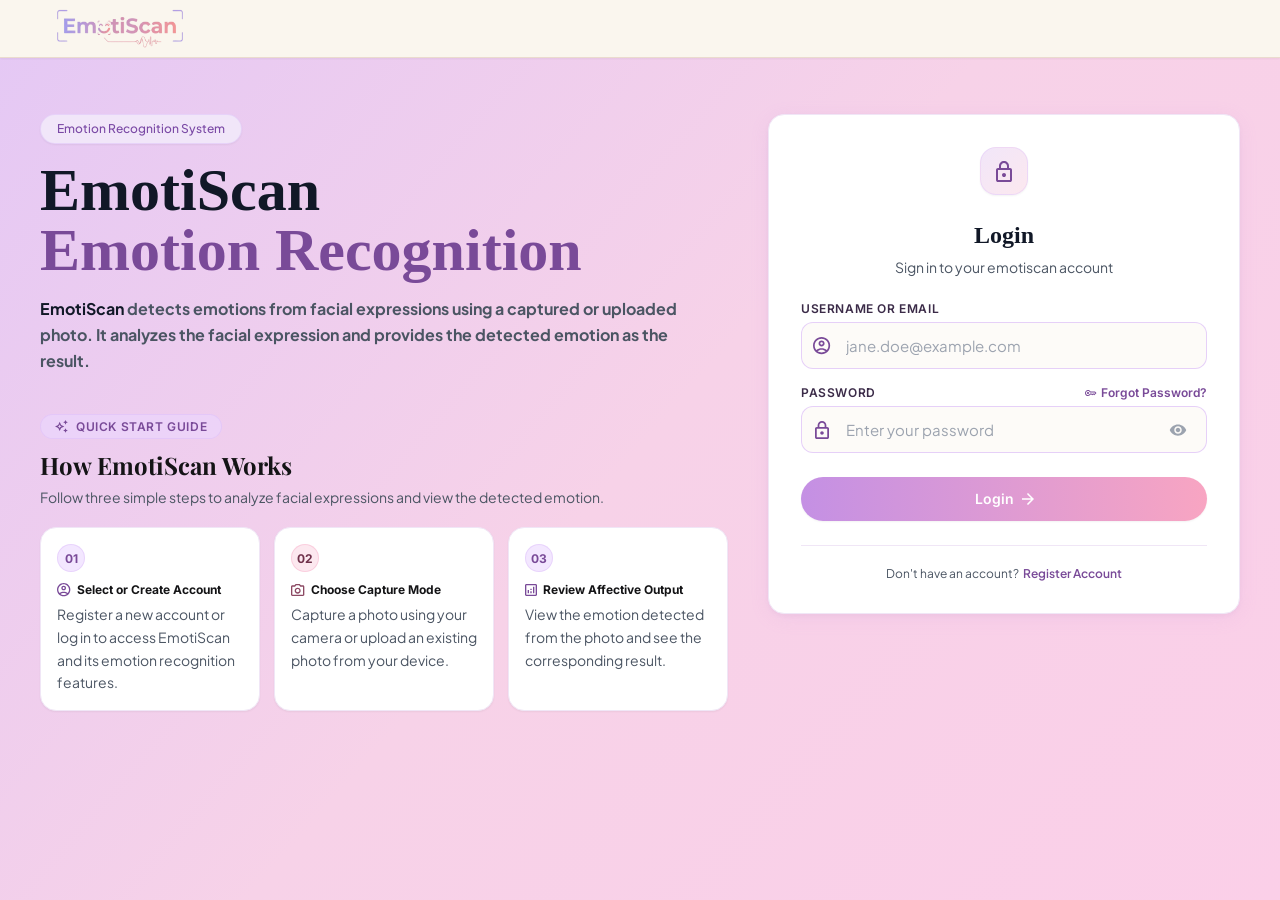
==== index.html @ 46586fbf "EmotiScan" ====
<!DOCTYPE html>
<html lang="en">
<head>
    <meta charset="UTF-8">
    <meta name="viewport" content="width=device-width, initial-scale=1.0">
    <title>EmotiScan - Login & Password Recovery</title>

    <link href="https://fonts.googleapis.com/css2?family=Inter:wght@400;500;600;700&family=Plus+Jakarta+Sans:wght@400;500;700&family=Playfair+Display:wght@700&family=Liberation+Serif:wght@700&family=Outfit:wght@400;600&display=swap" rel="stylesheet">

    <link rel="stylesheet" href="css/login.css">
    <script src="script/login.js" defer></script>
</head>
<body>

    <!-- Navbar (Aligned with Profile Layout) -->
    <header class="navbar">
        <div class="navbar-content">
            <a href="login.html" class="logo-box">
                <img src="emotiScan_logo.png" alt="EmotiScan Logo" class="logo">
            </a>
        </div>
    </header>

    <!-- Main Page Content -->
    <main class="main-container">
        <div class="content-wrapper">

            <!-- Left Column: Hero Text and Quick Start Guide -->
            <div class="left-column">

                <div class="badge">Emotion Recognition System</div>

                <h1 class="hero-title">
                    <span>EmotiScan</span><br>
                    <span>Emotion Recognition</span>
                </h1>

                <div class="hero-desc">
                    <strong>EmotiScan</strong> detects emotions from facial expressions using a captured or uploaded
                    photo. It analyzes the facial expression and provides the detected emotion as the result.
                </div>

                <!-- Quick Start Guide -->
                <section class="quick-start-section">

                    <div class="qs-badge">
                        <img src="icons/bling.svg" alt="Bling Icon">
                        <span class="qs-badge-text">Quick Start Guide</span>
                    </div>

                    <h2 class="qs-title">How EmotiScan Works</h2>

                    <div class="qs-sub">
                        Follow three simple steps to analyze facial expressions and view the detected emotion.
                    </div>

                    <div class="steps-grid">

                        <div class="step-card">
                            <div class="step-num">01</div>

                            <div class="step-heading">
                                <img src="icons/person.svg" alt="User Icon">
                                <span>Select or Create Account</span>
                            </div>

                            <div class="step-text">
                                Register a new account or log in to access EmotiScan and its emotion recognition features.
                            </div>
                        </div>

                        <div class="step-card alt">
                            <div class="step-num">02</div>

                            <div class="step-heading">
                                <img src="icons/camera.svg" alt="Camera Icon">
                                <span>Choose Capture Mode</span>
                            </div>

                            <div class="step-text">
                                Capture a photo using your camera or upload an existing photo from your device.
                            </div>
                        </div>

                        <div class="step-card">
                            <div class="step-num">03</div>

                            <div class="step-heading">
                                <img src="icons/bar.svg" alt="Bar Icon">
                                <span>Review Affective Output</span>
                            </div>

                            <div class="step-text">
                                View the emotion detected from the photo and see the corresponding result.
                            </div>
                        </div>

                    </div>
                </section>
            </div>

            <!-- Right Column: Login Card -->
            <div class="right-column">

                <div class="login-card">

                    <div class="login-icon-box">
                        <img src="icons/padlock.svg" alt="Lock Icon">
                    </div>

                    <div class="login-header">
                        <h2 class="login-title">Login</h2>
                        <p class="login-subtitle">Sign in to your emotiscan account</p>
                    </div>

                    <!-- Login Form -->
                    <form id="loginForm">

                        <div class="form-group login-username-group">
                            <label for="loginUsername" class="form-label">
                                Username or Email
                            </label>

                            <div class="input-wrapper">
                                <img src="icons/person.svg" alt="User Icon">

                                <input
                                    type="text"
                                    id="loginUsername"
                                    name="username"
                                    class="input-field"
                                    placeholder="jane.doe@example.com"
                                    autocomplete="username"
                                    required
                                >
                            </div>
                        </div>

                        <div class="form-group login-password-group">

                            <div class="form-label-row">
                                <label for="loginPassword" class="form-label">
                                    Password
                                </label>

                                <a href="#" class="forgot-link" id="openForgotModal">
                                    <img src="icons/key.svg" alt="Key Icon">
                                    Forgot Password?
                                </a>
                            </div>

                            <div class="input-wrapper">
                                <img src="icons/padlock.svg" alt="Lock Icon">

                                <input
                                    type="password"
                                    id="loginPassword"
                                    name="password"
                                    class="input-field"
                                    placeholder="Enter your password"
                                    autocomplete="current-password"
                                    required
                                >

                                <button
                                    type="button"
                                    class="toggle-password"
                                    id="toggleLoginPassword"
                                    aria-label="Show password"
                                >
                                    <svg viewBox="0 0 24 24" aria-hidden="true">
                                        <path d="M12 4.5C7 4.5 2.73 7.61 1 12c1.73 4.39 6 7.5 11 7.5s9.27-3.11 11-7.5c-1.73-4.39-6-7.5-11-7.5zM12 17c-2.76 0-5-2.24-5-5s2.24-5 5-5 5 2.24 5 5-2.24 5-5 5zm0-8c-1.66 0-3 1.34-3 3s1.34 3 3 3 3-1.34 3-3-1.34-3-3-3z"/>
                                    </svg>
                                </button>
                            </div>
                        </div>

                        <button type="submit" class="btn-primary">
                            <span>Login</span>
                            <img src="icons/arrow.svg" alt="Arrow Icon">
                        </button>

                    </form>

                    <!-- Register Link -->
                    <div class="card-footer">
                        <span>Don't have an account?</span>
                        <a href="register.html">Register Account</a>
                    </div>

                </div>
            </div>

        </div>
    </main>

    <!-- Modal 1: Reset Password - Enter Email -->
    <div class="modal-overlay" id="modalForgotEmail">

        <div class="modal-box">

            <button
                type="button"
                class="modal-close"
                data-close-modals
                aria-label="Close modal"
            >✕</button>

            <div class="modal-header-centered">

                <div class="modal-icon-badge">
                    <img src="icons/reset.svg" alt="Reset Icon">
                </div>

                <h3 class="modal-title">Reset Password</h3>

                <p class="modal-desc">
                    Enter your registered email address to receive a password reset link
                </p>
            </div>

            <div class="form-group modal-email-group">

                <label for="resetEmail" class="form-label modal-label">
                    Email Address
                </label>

                <div class="input-wrapper">
                    <img src="icons/email.svg" alt="Email Icon">

                    <input
                        type="email"
                        id="resetEmail"
                        name="email"
                        class="input-field modal-input"
                        placeholder="jane.doe@example.com"
                        autocomplete="email"
                    >
                </div>
            </div>

            <button
                type="button"
                class="btn-primary"
                data-switch-modal="modalVerifyCode"
            >
                <span>Send Code</span>
                <img src="icons/arrow.svg" alt="Arrow Icon">
            </button>

            <div class="modal-footer-link">
                <span>Remember password?</span>
                <a href="#" data-close-modals>Back to Login</a>
            </div>

        </div>
    </div>

    <!-- Modal 2: Enter Verification Code -->
    <div class="modal-overlay" id="modalVerifyCode">

        <div class="modal-box">

            <button
                type="button"
                class="modal-close"
                data-close-modals
                aria-label="Close modal"
            >✕</button>

            <div class="modal-header-centered">

                <div class="modal-icon-badge">
                    <img src="icons/email_check.svg" alt="Email Icon">
                </div>

                <h3 class="modal-title">Enter Verification Code</h3>

                <p class="modal-desc">
                    We've sent a 6-digit verification code to your email. Enter the code below to continue.
                </p>
            </div>

            <div class="code-inputs">
                <input type="text" inputmode="numeric" maxlength="1" class="code-digit" aria-label="Digit 1">
                <input type="text" inputmode="numeric" maxlength="1" class="code-digit" aria-label="Digit 2">
                <input type="text" inputmode="numeric" maxlength="1" class="code-digit" aria-label="Digit 3">
                <input type="text" inputmode="numeric" maxlength="1" class="code-digit" aria-label="Digit 4">
                <input type="text" inputmode="numeric" maxlength="1" class="code-digit" aria-label="Digit 5">
                <input type="text" inputmode="numeric" maxlength="1" class="code-digit" aria-label="Digit 6">
            </div>

            <div class="resend-row">
                <span>Didn't receive the code?</span>
                <a href="#" class="resend-link" id="resendCode">Resend Code</a>
                <span class="resend-timer" id="resendTimer">(0:45)</span>
            </div>

            <button
                type="button"
                class="btn-primary"
                data-switch-modal="modalNewPassword"
            >
                <span>Verify Code</span>
                <img src="icons/arrow.svg" alt="Arrow Icon">
            </button>

            <div class="modal-divider"></div>

        </div>
    </div>

    <!-- Modal 3: Set New Password -->
    <div class="modal-overlay" id="modalNewPassword">

        <div class="modal-box">

            <button
                type="button"
                class="modal-close"
                data-close-modals
                aria-label="Close modal"
            >✕</button>

            <div class="modal-header-centered">

                <div class="modal-icon-badge">
                    <img src="icons/reset.svg" alt="Reset Icon">
                </div>

                <h3 class="modal-title">Set New Password</h3>

                <p class="modal-desc">
                    Your verification code was confirmed. Enter and confirm your new secure password below.
                </p>
            </div>

            <div class="new-password-fields">

                <div class="form-group">
                    <label for="newPassword" class="form-label modal-label-small">
                        New Password
                    </label>

                    <div class="input-wrapper">
                        <img src="icons/padlock.svg" alt="Lock Icon">

                        <input
                            type="password"
                            id="newPassword"
                            name="newPassword"
                            class="input-field modal-input"
                            placeholder="Enter new password"
                            autocomplete="new-password"
                        >
                    </div>
                </div>

                <div class="password-reminder-box">
                    <img src="icons/pass_reminder.svg" alt="Pass Icon">

                    <div>
                        <div class="reminder-title">Password reminder</div>

                        <div class="reminder-desc">
                            Must be at least 8 characters long, include uppercase and lowercase letters, at least one number, and a special character.
                        </div>
                    </div>
                </div>

                <div class="form-group">
                    <label for="confirmPassword" class="form-label modal-label-small">
                        Confirm New Password
                    </label>

                    <div class="input-wrapper">
                        <img src="icons/padlock.svg" alt="Lock Icon">

                        <input
                            type="password"
                            id="confirmPassword"
                            name="confirmPassword"
                            class="input-field modal-input"
                            placeholder="Re-enter new password"
                            autocomplete="new-password"
                        >
                    </div>
                </div>

            </div>

            <button
                type="button"
                class="btn-primary"
                id="resetPasswordButton"
            >
                <span>Reset</span>
                <img src="icons/arrow.svg" alt="Arrow Icon">
            </button>

            <div class="modal-divider"></div>

        </div>
    </div>

</body>
</html>
---- css/login.css ----
* {
    box-sizing: border-box;
    margin: 0;
    padding: 0;
}

body {
    font-family: 'Plus Jakarta Sans', sans-serif;
    background: linear-gradient(
        131deg,
        #E4C8F5 0%,
        #F7D2E8 50%,
        #FBCFE8 100%
    );
    min-height: 100vh;
    display: flex;
    flex-direction: column;
    align-items: center;
    position: relative;
    color: #111827;
}

button,
input {
    font: inherit;
}

button,
a {
    -webkit-tap-highlight-color: transparent;
}


/* ========================================
   2. NAVBAR (Aligned with Profile Layout)
======================================== */

.navbar {
    width: 100%;
    height: 58px;
    background: #FAF6EE;
    border-bottom: 1px solid #EADBCE;
    box-shadow: 0 1px 2px rgba(0, 0, 0, 0.05);
    display: flex;
    align-items: center;
    justify-content: center;
    padding: 0 45px !important;
    position: fixed;
    top: 0;
    left: 0;
    z-index: 2000;
    box-sizing: border-box;
}

.navbar-content {
    width: 100%;
    max-width: 100% !important;
    display: flex;
    align-items: center;
    justify-content: space-between;
    box-sizing: border-box;
}

.logo-box {
    display: flex;
    align-items: center;
    gap: 12px;
    text-decoration: none;
    flex-shrink: 0;
    width: 180px; /* Locked width to keep navbar alignment uniform */
}

.logo {
    height: 75px;
    width: auto;
    object-fit: contain;
    display: block;
}


/* ========================================
   3. MAIN PAGE LAYOUT
======================================== */

.main-container {
    width: 100%;
    max-width: 1520px;
    margin-top: 58px;
    padding: 56px 40px 80px;
    display: flex;
    justify-content: center;
}

.content-wrapper {
    width: 100%;
    display: flex;
    flex-direction: row;
    align-items: flex-start;
    gap: 40px;
}

.left-column {
    flex: 1;
    min-width: 0;
    display: flex;
    flex-direction: column;
    align-items: flex-start;
}

.right-column {
    width: 472px;
    flex-shrink: 0;
}


/* ========================================
   4. HERO SECTION
======================================== */

.badge {
    padding: 6px 16px;
    background: #F1E6F9;
    box-shadow: 0 1px 2px rgba(0, 0, 0, 0.05);
    border-radius: 9999px;
    border: 1px solid rgba(216, 180, 248, 0.40);
    color: #7A49A5;
    font-size: 12px;
    font-weight: 500;
    line-height: 16px;
    margin-bottom: 16px;
    display: inline-flex;
    align-items: center;
}

.hero-title {
    font-family: 'Liberation Serif', serif;
    font-size: 60px;
    font-weight: 700;
    line-height: 60px;
    margin-bottom: 16px;
}

.hero-title span:first-child {
    color: #111827;
}

.hero-title span:last-child {
    color: #794A98;
}

.hero-desc {
    max-width: 672px;
    font-size: 16px;
    font-weight: 700;
    line-height: 26px;
    color: #4B5563;
    margin-bottom: 32px;
}

.hero-desc strong {
    color: #111827;
}


/* ========================================
   5. QUICK START GUIDE
======================================== */

.quick-start-section {
    width: 100%;
    padding-top: 8px;
    display: flex;
    flex-direction: column;
}

.qs-badge {
    padding: 4px 14px;
    background: rgba(235, 216, 255, 0.60);
    border-radius: 9999px;
    border: 1px solid rgba(216, 180, 248, 0.40);
    display: inline-flex;
    align-items: center;
    gap: 8px;
    width: fit-content;
    margin-bottom: 10px;
}

.qs-badge-icon {
    width: 12.83px;
    height: 12.83px;
    background: #794A98;
    border-radius: 2px;
    flex-shrink: 0;
}

.qs-badge-text {
    color: #794A98;
    font-size: 12px;
    font-family: 'Inter', sans-serif;
    font-weight: 600;
    text-transform: uppercase;
    letter-spacing: 0.60px;
}

.qs-title {
    color: #141416;
    font-size: 24px;
    font-family: 'Playfair Display', serif;
    font-weight: 700;
    line-height: 32px;
    margin-bottom: 6px;
}

.qs-sub {
    color: #4B5563;
    font-size: 14px;
    line-height: 20px;
    margin-bottom: 20px;
}

.steps-grid {
    width: 100%;
    display: flex;
    gap: 14px;
}

.step-card {
    flex: 1;
    min-width: 0;
    padding: 16px;
    background: white;
    box-shadow: 0 1px 2px rgba(0, 0, 0, 0.05);
    border-radius: 16px;
    border: 1px solid #F0E6F6;
    display: flex;
    flex-direction: column;
}

.step-num {
    width: 28px;
    height: 28px;
    background: rgba(235, 216, 255, 0.60);
    border-radius: 9999px;
    border: 1px solid rgba(216, 180, 248, 0.40);
    display: flex;
    justify-content: center;
    align-items: center;
    color: #794A98;
    font-size: 12px;
    font-family: 'Inter', sans-serif;
    font-weight: 700;
    margin-bottom: 10px;
}

.step-card.alt .step-num {
    background: #FCE8EF;
    border-color: rgba(248, 165, 194, 0.40);
    color: #70324B;
}

.step-heading {
    display: flex;
    align-items: center;
    gap: 6px;
    margin-bottom: 6px;
}

.step-bullet {
    width: 13.33px;
    height: 13.33px;
    background: #794A98;
    border-radius: 2px;
    flex-shrink: 0;
}

.step-card.alt .step-bullet {
    background: #8C4963;
}

.step-heading span {
    color: #141416;
    font-size: 12px;
    font-family: 'Inter', sans-serif;
    font-weight: 700;
}

.step-text {
    color: #4B5563;
    font-size: 14px;
    line-height: 22.75px;
}


/* ========================================
   6. LOGIN CARD
======================================== */

.login-card {
    width: 100%;
    padding: 32px;
    background: white;
    border-radius: 16px;
    border: 1px solid #F0E6F6;
    box-shadow:
        0 2px 6px -1px rgba(47, 53, 66, 0.04),
        0 4px 20px -2px rgba(196, 144, 228, 0.16);
    display: flex;
    flex-direction: column;
    gap: 24px;
}

.login-icon-box {
    width: 48px;
    height: 48px;
    background: linear-gradient(
        135deg,
        #F1E6F9 0%,
        #FCE8EF 100%
    );
    box-shadow: 0 1px 2px rgba(0, 0, 0, 0.05);
    border-radius: 16px;
    border: 1px solid rgba(216, 180, 248, 0.30);
    display: flex;
    justify-content: center;
    align-items: center;
    margin: 0 auto;
}

.login-icon-inner {
    width: 16px;
    height: 21px;
    background: #794A98;
    border-radius: 2px;
}

.login-header {
    text-align: center;
    display: flex;
    flex-direction: column;
    align-items: center;
    gap: 6px;
}

.login-title {
    color: #111827;
    font-size: 24px;
    font-family: 'Liberation Serif', serif;
    font-weight: 700;
    line-height: 32px;
}

.login-subtitle {
    color: #4B5563;
    font-size: 14px;
    line-height: 20px;
}


/* ========================================
   7. FORMS AND INPUT FIELDS
======================================== */

.form-group {
    display: flex;
    flex-direction: column;
    gap: 6px;
    width: 100%;
}

.login-username-group {
    margin-bottom: 16px;
}

.login-password-group {
    margin-bottom: 24px;
}

.form-label-row {
    display: flex;
    justify-content: space-between;
    align-items: center;
    width: 100%;
    gap: 8px;
}

.form-label {
    color: #3B2B48;
    font-size: 12px;
    font-family: 'Inter', sans-serif;
    font-weight: 600;
    text-transform: uppercase;
    letter-spacing: 0.60px;
}

.forgot-link {
    color: #794A98;
    font-size: 12px;
    font-family: 'Inter', sans-serif;
    font-weight: 600;
    cursor: pointer;
    text-decoration: none;
    display: inline-flex;
    align-items: center;
    gap: 4px;
    white-space: nowrap;
}

.forgot-link:hover {
    text-decoration: underline;
}

.forgot-link-icon {
    width: 11.5px;
    height: 6px;
    background: #794A98;
    display: inline-block;
}

.input-wrapper {
    position: relative;
    width: 100%;
    display: flex;
    align-items: center;
}

.input-wrapper img {
    width: 18px;
    height: 18px;
    object-fit: contain;
    position: absolute;
    left: 12px;
    z-index: 1;
}

.input-field {
    width: 100%;
    min-width: 0;
    padding: 13px 44px;
    background: rgba(250, 246, 238, 0.40);
    border-radius: 12px;
    border: 1px solid rgba(216, 180, 248, 0.60);
    font-size: 15px;
    font-family: 'Plus Jakarta Sans', sans-serif;
    color: #111827;
    outline: none;
    transition: border-color 0.2s, background 0.2s, box-shadow 0.2s;
}

.input-field:focus {
    border-color: #794A98;
    background: white;
    box-shadow: 0 0 0 3px rgba(121, 74, 152, 0.1);
}

.input-field::placeholder {
    color: #9CA3AF;
}

.input-icon-left {
    position: absolute;
    left: 16px;
    width: 15px;
    height: 15px;
    background: #7D7480;
    border-radius: 2px;
    pointer-events: none;
}

.password-icon-left {
    position: absolute;
    left: 17px;
    width: 12px;
    height: 15.75px;
    background: #9CA3AF;
    border-radius: 2px;
    pointer-events: none;
}

.toggle-password {
    position: absolute;
    right: 16px;
    background: none;
    border: none;
    padding: 4px;
    cursor: pointer;
    color: #9CA3AF;
    display: flex;
    align-items: center;
    justify-content: center;
}

.toggle-password:hover {
    color: #794A98;
}

.toggle-password svg {
    width: 18px;
    height: 18px;
    fill: currentColor;
}


/* ========================================
   8. PRIMARY BUTTON
======================================== */

.btn-primary {
    width: 100%;
    padding: 12px 24px;
    background: linear-gradient(
        90deg,
        #C490E4 0%,
        #F8A5C2 100%
    );
    box-shadow: 0 1px 2px rgba(0, 0, 0, 0.05);
    border-radius: 9999px;
    border: none;
    color: white;
    font-size: 14px;
    font-family: 'Inter', sans-serif;
    font-weight: 600;
    line-height: 20px;
    cursor: pointer;
    display: inline-flex;
    justify-content: center;
    align-items: center;
    gap: 8px;
    transition: opacity 0.2s, transform 0.2s;
}

.btn-primary:hover {
    opacity: 0.9;
}

.btn-primary:active {
    transform: scale(0.99);
}

.btn-primary:focus-visible,
.modal-close:focus-visible,
.toggle-password:focus-visible {
    outline: 2px solid #794A98;
    outline-offset: 3px;
}

.button-icon {
    width: 12px;
    height: 12px;
    background: white;
    display: inline-block;
}


/* ========================================
   9. LOGIN CARD FOOTER
======================================== */

.card-footer {
    padding-top: 20px;
    border-top: 1px solid #F0E6F6;
    display: flex;
    justify-content: center;
    flex-wrap: wrap;
    gap: 4px;
    font-size: 12px;
}

.card-footer span:first-child {
    color: #4B5563;
}

.card-footer a {
    color: #794A98;
    font-weight: 600;
    text-decoration: none;
    cursor: pointer;
}

.card-footer a:hover {
    text-decoration: underline;
}


/* ========================================
   10. MODAL OVERLAY
======================================== */

.modal-overlay {
    position: fixed;
    top: 58px;
    left: 0;
    width: 100%;
    height: calc(100vh - 58px);
    height: calc(100dvh - 58px);
    padding: 20px;
    background: rgba(15, 23, 42, 0.40);
    backdrop-filter: blur(2px);
    -webkit-backdrop-filter: blur(2px);
    display: none;
    justify-content: center;
    align-items: center;
    overflow-y: auto;
    z-index: 999;
}

.modal-overlay.active {
    display: flex;
}

.modal-box {
    width: 440px;
    max-width: 100%;
    max-height: 100%;
    overflow-y: auto;
    padding: 32px;
    background: white;
    border-radius: 24px;
    border: 1px solid #F0E6F6;
    box-shadow: 0 25px 50px -12px rgba(0, 0, 0, 0.25);
    position: relative;
    display: flex;
    flex-direction: column;
    gap: 24px;
}

.modal-close {
    position: absolute;
    top: 21px;
    right: 21px;
    width: 32px;
    height: 32px;
    border-radius: 9999px;
    background: transparent;
    border: none;
    cursor: pointer;
    display: flex;
    justify-content: center;
    align-items: center;
    color: #7D7480;
    font-size: 16px;
    z-index: 1;
}

.modal-close:hover {
    background: #F3F0F6;
}


/* ========================================
   11. MODAL HEADER
======================================== */

.modal-header-centered {
    display: flex;
    flex-direction: column;
    align-items: center;
    text-align: center;
    gap: 7px;
    width: 100%;
    padding-top: 4px;
}

.modal-icon-badge {
    width: 56px;
    min-height: 48px;
    padding: 12px 0;
    background: linear-gradient(
        45deg,
        #F4DAFF 0%,
        #FFD9E4 100%
    );
    box-shadow: 0 1px 2px rgba(0, 0, 0, 0.05);
    border-radius: 16px;
    border: 1px solid #F0E6F6;
    display: flex;
    justify-content: center;
    align-items: center;
}

.modal-email-icon {
    width: 23.33px;
    height: 23.33px;
    background: #794A98;
    border-radius: 4px;
}

.modal-code-icon {
    width: 24.5px;
    height: 21px;
    background: #794A98;
    border-radius: 3px;
}

.modal-title {
    color: #161C28;
    font-size: 24px;
    font-family: 'Outfit', sans-serif;
    font-weight: 600;
    line-height: 32px;
}

.modal-desc {
    max-width: 340px;
    color: #4C444F;
    font-size: 13px;
    line-height: 21.13px;
}


/* ========================================
   12. PASSWORD RECOVERY EMAIL FORM
======================================== */

.modal-email-group {
    gap: 8px;
}

.modal-label {
    text-transform: none;
    font-size: 14px;
    color: #161C28;
    letter-spacing: normal;
}

.modal-input-icon {
    top: 17px;
}

.modal-input {
    background: white;
}

.modal-input:focus {
    background: white;
}

.modal-label-small {
    text-transform: none;
    font-size: 12px;
    color: #161C28;
    letter-spacing: normal;
}


/* ========================================
   13. VERIFICATION CODE INPUTS
======================================== */

.code-inputs {
    display: flex;
    justify-content: space-between;
    gap: 8px;
    width: 100%;
    padding: 0 4px;
}

.code-digit {
    width: 48px;
    min-width: 0;
    height: 56px;
    background: white;
    box-shadow: 0 1px 2px rgba(0, 0, 0, 0.05);
    border-radius: 12px;
    border: 1px solid #F0E6F6;
    text-align: center;
    font-size: 20px;
    font-family: 'Outfit', sans-serif;
    font-weight: 600;
    color: #161C28;
    outline: none;
}

.code-digit:focus {
    border-color: #2563EB;
    background: #F1F3FF;
    box-shadow:
        0 1px 2px rgba(0, 0, 0, 0.05),
        0 0 0 1px #2563EB;
}


/* ========================================
   14. RESEND VERIFICATION CODE
======================================== */

.resend-row {
    width: 100%;
    text-align: center;
    font-size: 13px;
    color: #4C444F;
    display: flex;
    justify-content: center;
    align-items: center;
    flex-wrap: wrap;
    gap: 4px;
}

.resend-link {
    color: #794A98;
    font-weight: 600;
    font-family: 'Inter', sans-serif;
    font-size: 12px;
    cursor: pointer;
    text-decoration: none;
}

.resend-link:hover {
    text-decoration: underline;
}

.resend-timer {
    color: #7D7480;
    font-size: 12px;
}


/* ========================================
   15. NEW PASSWORD FORM
======================================== */

.new-password-fields {
    display: flex;
    flex-direction: column;
    gap: 16px;
    width: 100%;
}

.new-password-fields .form-group {
    gap: 6px;
}


/* ========================================
   16. PASSWORD REMINDER
======================================== */

.password-reminder-box {
    width: 100%;
    padding: 12px;
    background: #F1F3FF;
    border-radius: 12px;
    border: 1px solid #F0E6F6;
    display: flex;
    gap: 8px;
    align-items: flex-start;
}

.reminder-bullet {
    width: 15px;
    height: 15px;
    background: #794A98;
    border-radius: 3px;
    margin-top: 2px;
    flex-shrink: 0;
}

.reminder-title {
    color: #794A98;
    font-size: 11px;
    font-family: 'Inter', sans-serif;
    font-weight: 600;
    line-height: 14px;
    letter-spacing: 0.33px;
    margin-bottom: 4px;
}

.reminder-desc {
    color: #4C444F;
    font-size: 12px;
    line-height: 19.5px;
}


/* ========================================
   17. MODAL FOOTER
======================================== */

.modal-footer-link {
    width: 100%;
    padding-top: 16px;
    border-top: 1px solid #F0E6F6;
    text-align: center;
    font-size: 13px;
    color: #4C444F;
    display: flex;
    justify-content: center;
    flex-wrap: wrap;
    gap: 4px;
}

.modal-footer-link a {
    color: #161C28;
    font-weight: 600;
    font-family: 'Inter', sans-serif;
    text-decoration: none;
    cursor: pointer;
}

.modal-footer-link a:hover {
    text-decoration: underline;
}

.modal-divider {
    height: 1px;
    border-top: 1px solid #F0E6F6;
    width: 100%;
}


/* ========================================
   18. RESPONSIVE DESIGN - TABLETS
======================================== */

@media (max-width: 1100px) {

    .main-container {
        padding: 40px 28px 60px;
    }

    .content-wrapper {
        gap: 28px;
    }

    .right-column {
        width: 420px;
    }

    .hero-title {
        font-size: 48px;
        line-height: 52px;
    }

    .steps-grid {
        flex-direction: column;
    }

    .step-card {
        width: 100%;
    }

    .step-heading span {
        font-size: 13px;
    }

    .step-text {
        line-height: 22px;
    }
}


/* ========================================
   19. RESPONSIVE DESIGN - MOBILE
======================================== */

@media (max-width: 760px) {

    .navbar {
        height: 56px;
        padding: 0 16px !important;
    }

    .logo {
        height: 34px;
    }

    .main-container {
        margin-top: 56px;
        padding: 32px 20px 48px;
    }

    .content-wrapper {
        flex-direction: column;
        gap: 36px;
    }

    .left-column {
        width: 100%;
    }

    .right-column {
        width: 100%;
        max-width: 472px;
        margin: 0 auto;
    }

    .hero-title {
        font-size: clamp(36px, 8vw, 48px);
        line-height: 1.1;
    }

    .hero-desc {
        font-size: 14px;
        line-height: 24px;
    }

    .qs-title {
        font-size: 22px;
    }

    .steps-grid {
        flex-direction: column;
        gap: 12px;
    }

    .step-card {
        padding: 18px;
    }

    .login-card {
        padding: 26px 22px;
        gap: 22px;
    }

    .modal-overlay {
        top: 56px;
        height: calc(100vh - 56px);
        height: calc(100dvh - 56px);
        padding: 16px;
    }

    .modal-box {
        padding: 28px 22px;
        gap: 20px;
        border-radius: 20px;
    }

    .modal-title {
        font-size: 22px;
        line-height: 29px;
    }

    .modal-close {
        top: 14px;
        right: 14px;
    }
}
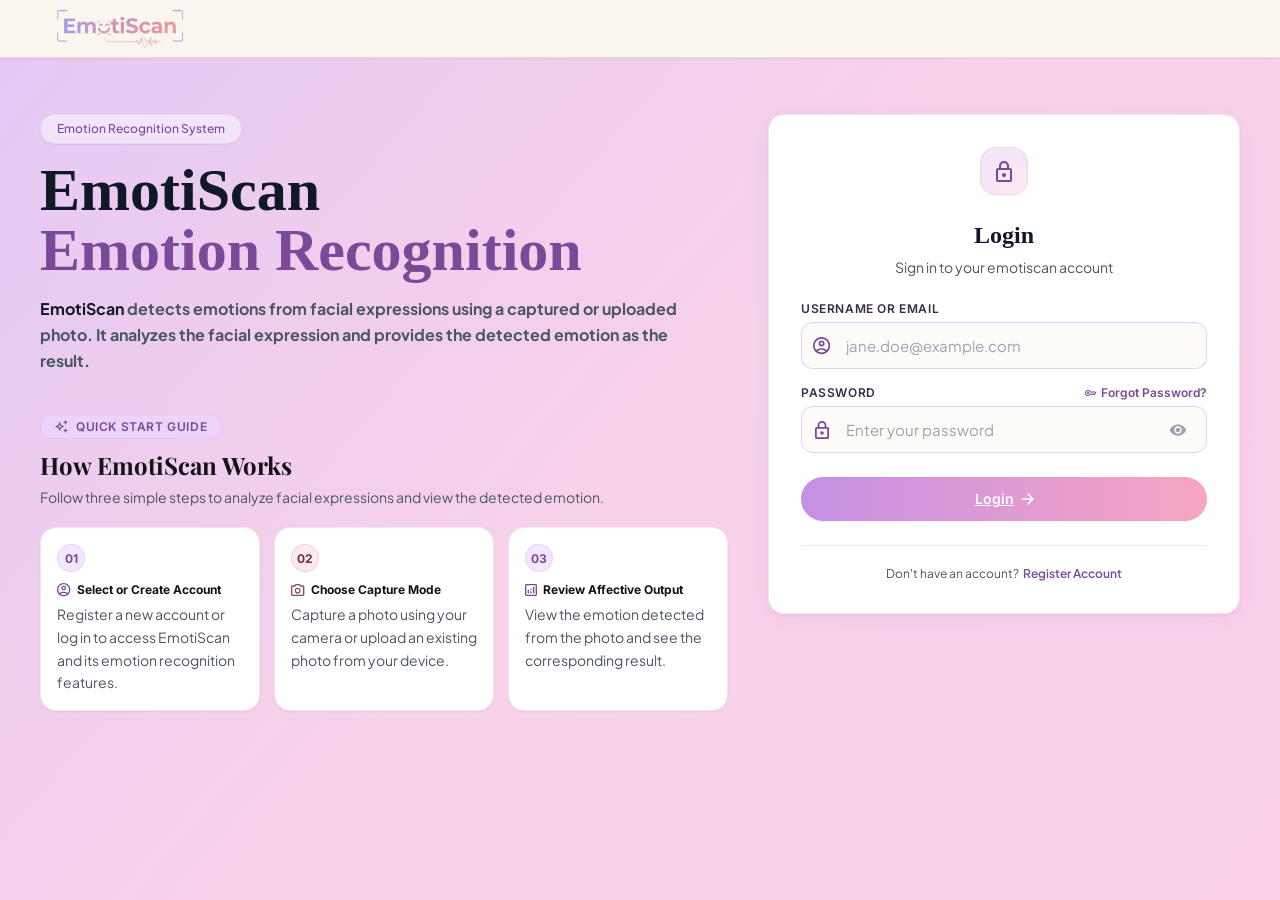
==== commit c16939cd: "initial backend for login and register" ====
--- a/index.html
+++ b/index.html
@@ -3,7 +3,8 @@
 <head>
     <meta charset="UTF-8">
     <meta name="viewport" content="width=device-width, initial-scale=1.0">
-    <title>EmotiScan - Login & Password Recovery</title>
+    <link rel="icon" href="emotiScan_logo.png" type="image/png">
+    <title>EmotiScan | Login & Password Recovery</title>
 
     <link href="https://fonts.googleapis.com/css2?family=Inter:wght@400;500;600;700&family=Plus+Jakarta+Sans:wght@400;500;700&family=Playfair+Display:wght@700&family=Liberation+Serif:wght@700&family=Outfit:wght@400;600&display=swap" rel="stylesheet">
 
@@ -175,10 +176,10 @@
                             </div>
                         </div>
 
-                        <button type="submit" class="btn-primary">
-                            <span>Login</span>
+                        <a href="dashboard.html" type="submit" class="btn-primary">
+                            Login
                             <img src="icons/arrow.svg" alt="Arrow Icon">
-                        </button>
+                        </a>
 
                     </form>
 
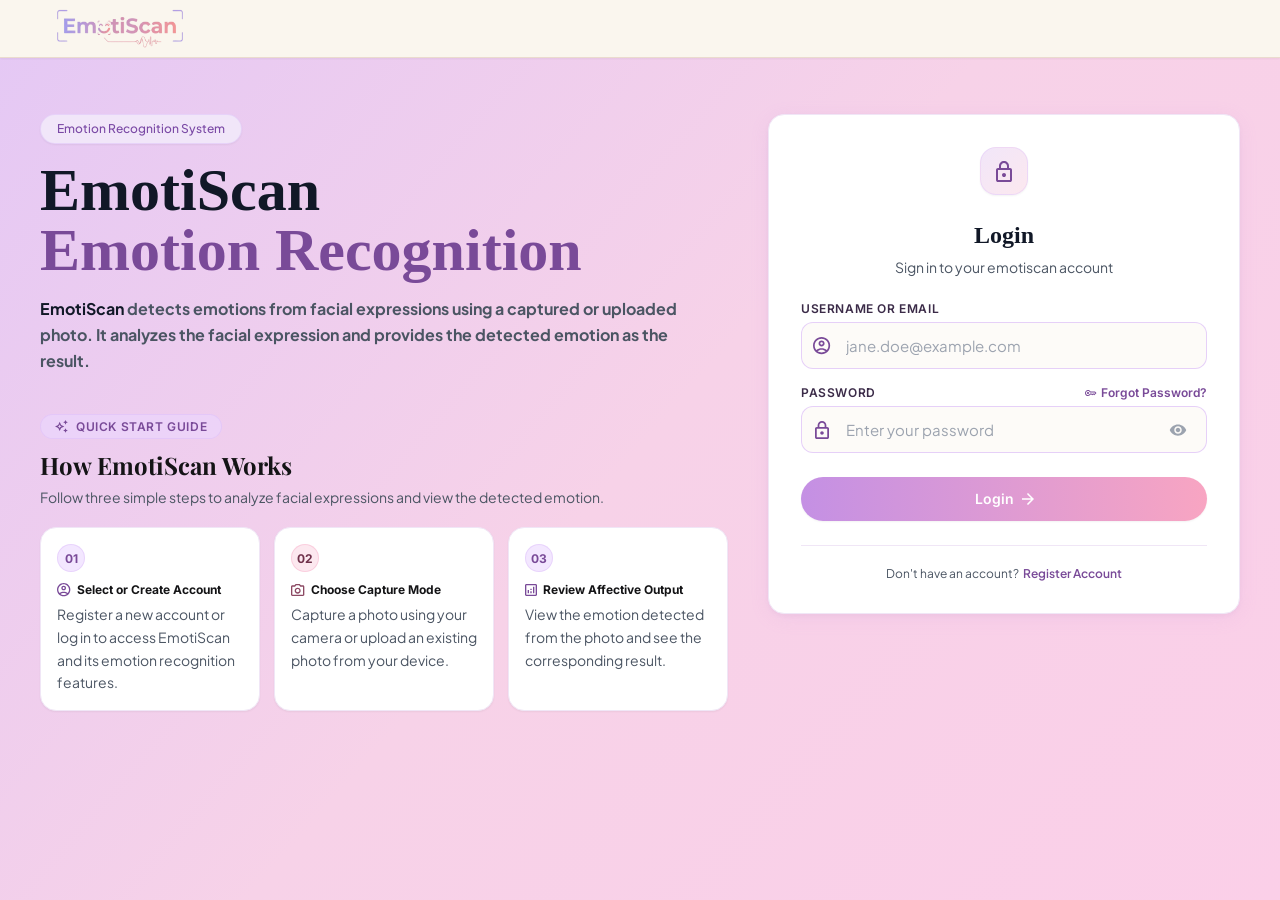
==== commit 0e49ffa7: "Add User model, /api/register and /api/login, and hook up register.js and login.js" ====
--- a/index.html
+++ b/index.html
@@ -16,7 +16,7 @@
     <!-- Navbar (Aligned with Profile Layout) -->
     <header class="navbar">
         <div class="navbar-content">
-            <a href="login.html" class="logo-box">
+            <a href="index.html" class="logo-box">
                 <img src="emotiScan_logo.png" alt="EmotiScan Logo" class="logo">
             </a>
         </div>
@@ -176,10 +176,10 @@
                             </div>
                         </div>
 
-                        <a href="dashboard.html" type="submit" class="btn-primary">
-                            Login
+                        <button type="submit" class="btn-primary">
+                            <span>Login</span>
                             <img src="icons/arrow.svg" alt="Arrow Icon">
-                        </a>
+                        </button>
 
                     </form>
 
